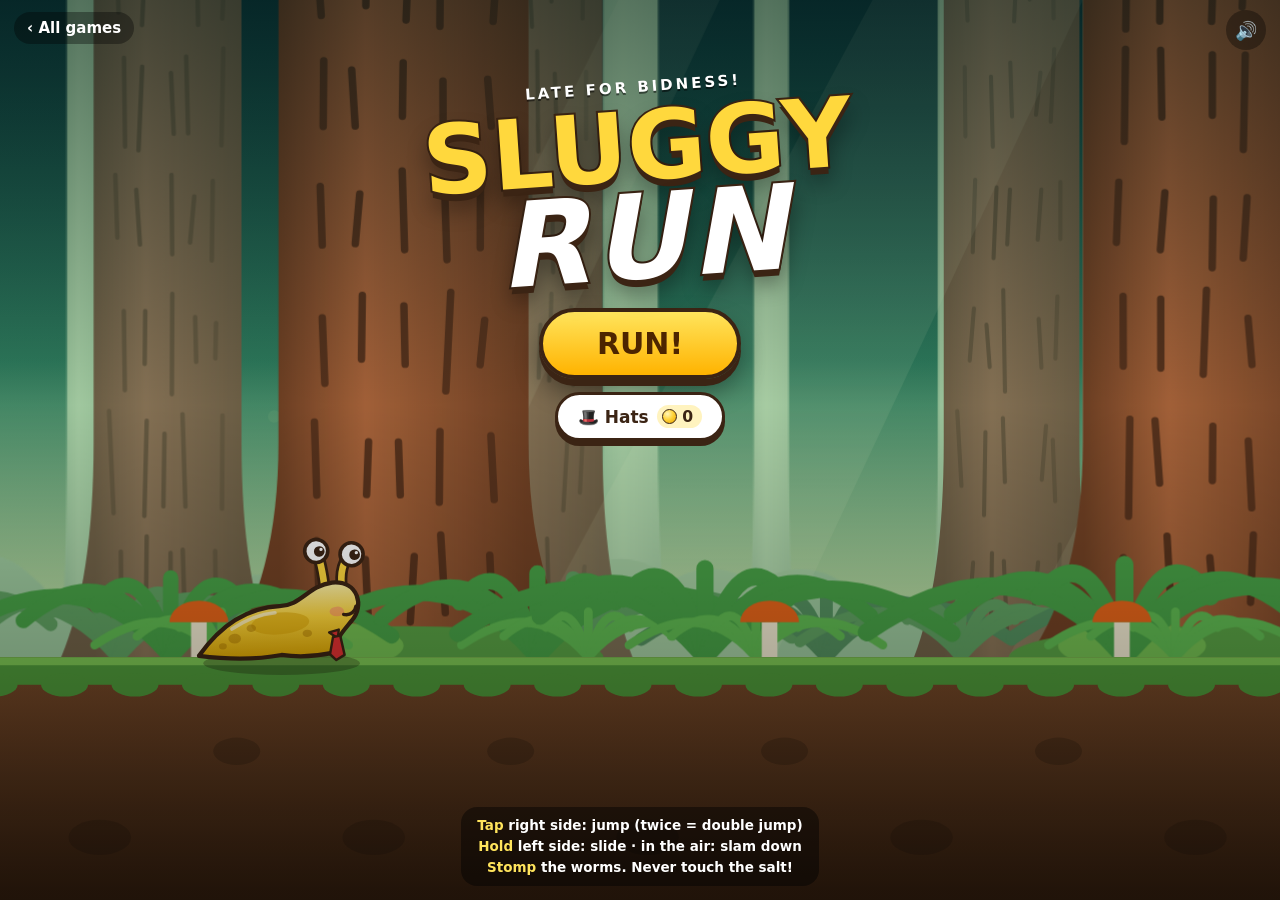
==== sluggy-run/index.html @ 5e2bc3ea "Add Sluggy Run, an endless runner with seven environments Co-Authored-By: Claude Fable 5.2 <noreply@" ====
<!doctype html>
<html lang="en">
<head>
<meta charset="utf-8">
<title>Sluggy Run</title>
<meta name="viewport" content="width=device-width, initial-scale=1, maximum-scale=1, user-scalable=no, viewport-fit=cover">
<meta name="apple-mobile-web-app-capable" content="yes">
<meta name="mobile-web-app-capable" content="yes">
<meta name="apple-mobile-web-app-status-bar-style" content="black-translucent">
<meta name="apple-mobile-web-app-title" content="Sluggy Run">
<meta name="theme-color" content="#0d3a3c">
<link rel="manifest" href="manifest.webmanifest">
<link rel="apple-touch-icon" href="icon-180.png">
<link rel="icon" type="image/png" href="icon-180.png">
<link rel="stylesheet" href="css/style.css">
</head>
<body>
<canvas id="cv"></canvas>

<div id="hud" class="hidden">
  <div class="left"><div id="score">0</div><div id="dist">0 m</div></div>
  <div class="right"><div id="coinBox"><i class="coin"></i><span id="coins">0</span></div><button id="btnPause" aria-label="Pause">II</button></div>
</div>
<div id="banner"><b></b><span></span></div>
<div id="hint" class="hidden"><div class="l"><b>HOLD</b>to slide</div><div class="r"><b>TAP</b>to jump<small>tap again = double jump</small></div></div>

<div id="scr-title" class="screen">
  <a class="back" href="../">‹ All games</a>
  <button class="mute" id="btnMute" aria-label="Sound">🔊</button>
  <div class="logo"><small>Late for bidness!</small>SLUGGY<br><em>RUN</em></div>
  <div class="best" id="titleBest"></div>
  <button class="big" id="btnPlay">RUN!</button>
  <button class="mid" id="btnShop">🎩 Hats <span class="bank"><i class="coin"></i><b id="titleBank">0</b></span></button>
  <div class="tips"><span><b>Tap</b> right side: jump (twice = double jump)</span><span><b>Hold</b> left side: slide · in the air: slam down</span><span><b>Stomp</b> the worms. Never touch the salt!</span></div>
</div>

<div id="scr-over" class="screen hidden">
  <div class="card">
    <div class="quip" id="overQuip">That's bad bidness.</div>
    <div class="newbest hidden" id="overBest">NEW BEST!</div>
    <div class="final" id="overScore">0</div>
    <div class="stats">
      <div><b id="stDist">0 m</b><span>distance</span></div>
      <div><b id="stCoins">0</b><span>coins</span></div>
      <div><b id="stStomps">0</b><span>worms stomped</span></div>
    </div>
    <div class="zone" id="stZone"></div>
    <button class="big" id="btnAgain">RUN AGAIN</button>
    <div class="row"><button class="mid" id="btnShop2">🎩 Hats <span class="bank"><i class="coin"></i><b id="overBank">0</b></span></button><button class="mid" id="btnHome">Menu</button></div>
  </div>
</div>

<div id="scr-shop" class="screen hidden">
  <div class="card wide">
    <div class="shophead"><b>Sluggy's Hat Shop</b><span class="bank"><i class="coin"></i><b id="shopBank">0</b></span></div>
    <div id="hats"></div>
    <button class="mid" id="btnShopBack">Done</button>
  </div>
</div>

<div id="scr-pause" class="screen hidden">
  <div class="card"><div class="quip">Coffee break</div>
    <button class="big" id="btnResume">RESUME</button>
    <div class="row"><button class="mid" id="btnMute2">🔊 Sound</button><button class="mid" id="btnQuit">Quit</button></div>
  </div>
</div>
<script type="module" src="js/main.js"></script>
</body>
</html>
---- sluggy-run/css/style.css ----
:root { --font: ui-rounded, "SF Pro Rounded", "Arial Rounded MT Bold", "Nunito", system-ui, -apple-system, sans-serif;
  --sat: env(safe-area-inset-top, 0px); --sab: env(safe-area-inset-bottom, 0px); --sal: env(safe-area-inset-left, 0px); --sar: env(safe-area-inset-right, 0px); --out: #3b2414; }
* { box-sizing: border-box; -webkit-tap-highlight-color: transparent; -webkit-user-select: none; user-select: none; -webkit-touch-callout: none; }
html, body { margin: 0; height: 100%; overflow: hidden; background: #0d3a3c; font-family: var(--font); color: #fff; overscroll-behavior: none; touch-action: none; }
#cv { position: fixed; inset: 0; width: 100%; height: 100%; display: block; touch-action: none; }
.hidden { display: none !important; }
button { font-family: inherit; border: 0; cursor: pointer; color: inherit; }
i.coin { display: inline-block; width: 1em; height: 1em; border-radius: 50%; background: radial-gradient(circle at 35% 30%, #fff6b8, #ffd43b 45%, #e8a100); border: 0.12em solid var(--out); vertical-align: -0.14em; }

#hud { position: fixed; top: 0; left: 0; right: 0; display: flex; justify-content: space-between; align-items: flex-start; pointer-events: none;
  padding: calc(var(--sat) + 10px) calc(var(--sar) + 12px) 0 calc(var(--sal) + 14px); text-shadow: 0 3px 0 rgba(0, 0, 0, 0.35); }
#score { font-size: 42px; font-weight: 900; line-height: 1; -webkit-text-stroke: 2px var(--out); paint-order: stroke fill; transform-origin: left center; }
#score.bump { animation: bump 0.25s; }
#dist { font-size: 15px; font-weight: 800; opacity: 0.9; margin-top: 2px; }
#hud .right { display: flex; gap: 10px; align-items: center; }
#coinBox { font-size: 22px; font-weight: 900; background: rgba(0, 0, 0, 0.32); padding: 6px 13px 6px 9px; border-radius: 999px; display: flex; gap: 7px; align-items: center; }
#coinBox.bump { animation: bump 0.2s; }
#btnPause { pointer-events: auto; width: 42px; height: 42px; border-radius: 50%; background: rgba(0, 0, 0, 0.32); font-weight: 900; font-size: 15px; letter-spacing: 2px; padding-left: 2px; }
@keyframes bump { 40% { transform: scale(1.25); } }

#banner { position: fixed; left: 0; right: 0; top: 30%; text-align: center; pointer-events: none; opacity: 0; }
#banner.show { animation: banner 2.6s cubic-bezier(0.2, 1.2, 0.3, 1) both; }
#banner b { display: block; font-size: clamp(30px, 9vw, 54px); font-weight: 900; -webkit-text-stroke: 2.5px var(--out); paint-order: stroke fill; text-shadow: 0 5px 0 rgba(0, 0, 0, 0.35); color: #ffe45c; letter-spacing: 1px; }
#banner span { display: inline-block; margin-top: 6px; font-size: 15px; font-weight: 800; background: rgba(0, 0, 0, 0.45); padding: 5px 14px; border-radius: 999px; }
@keyframes banner { 0% { opacity: 0; transform: translateX(60%) skewX(-12deg); } 14%, 80% { opacity: 1; transform: none; } 100% { opacity: 0; transform: translateX(-60%) skewX(12deg); } }

#hint { position: fixed; inset: 0; display: flex; pointer-events: none; animation: hint 5.5s both; }
#hint div { display: flex; flex-direction: column; align-items: center; justify-content: flex-end; padding-bottom: calc(var(--sab) + 9vh); font-weight: 800; font-size: 15px; text-shadow: 0 2px 0 rgba(0, 0, 0, 0.5); text-align: center; }
#hint .l { flex: 0 0 38%; background: linear-gradient(0deg, rgba(80, 190, 255, 0.28), transparent 55%); border-right: 2px dashed rgba(255, 255, 255, 0.4); }
#hint .r { flex: 1; background: linear-gradient(0deg, rgba(255, 220, 80, 0.26), transparent 55%); }
#hint b { font-size: 26px; font-weight: 900; } #hint small { font-size: 12px; opacity: 0.9; }
@keyframes hint { 0%, 75% { opacity: 1; } 100% { opacity: 0; } }

.screen { position: fixed; inset: 0; display: flex; flex-direction: column; align-items: center; justify-content: center; gap: 13px; text-align: center;
  padding: calc(var(--sat) + 14px) calc(var(--sar) + 16px) calc(var(--sab) + 14px) calc(var(--sal) + 16px); }
#scr-title { background: linear-gradient(180deg, rgba(0, 20, 20, 0.5), rgba(0, 0, 0, 0.05) 45%, rgba(0, 0, 0, 0.45)); justify-content: flex-start; padding-top: calc(var(--sat) + 9vh); }
#scr-over, #scr-shop, #scr-pause { background: rgba(10, 6, 30, 0.55); }
.back { position: absolute; top: calc(var(--sat) + 12px); left: calc(var(--sal) + 14px); color: #fff; text-decoration: none; font-weight: 800; font-size: 15px; background: rgba(0, 0, 0, 0.35); padding: 7px 13px; border-radius: 999px; }
.mute { position: absolute; top: calc(var(--sat) + 10px); right: calc(var(--sar) + 14px); width: 40px; height: 40px; border-radius: 50%; background: rgba(0, 0, 0, 0.35); font-size: 18px; }
.logo { font-size: clamp(54px, 17vw, 96px); font-weight: 900; line-height: 0.86; color: #ffd83d; -webkit-text-stroke: 4px var(--out); paint-order: stroke fill; text-shadow: 0 7px 0 var(--out), 0 14px 22px rgba(0, 0, 0, 0.4); transform: rotate(-4deg); animation: logo 2.6s ease-in-out infinite; }
.logo em { font-style: italic; color: #fff; font-size: 1.22em; letter-spacing: 3px; }
.logo small { display: block; font-size: 15px; letter-spacing: 3px; text-transform: uppercase; color: #fff; -webkit-text-stroke: 0; text-shadow: 0 2px 0 rgba(0, 0, 0, 0.5); margin-bottom: 12px; }
@keyframes logo { 50% { transform: rotate(-2deg) scale(1.04); } }
.best { font-weight: 800; font-size: 16px; background: rgba(0, 0, 0, 0.4); padding: 6px 16px; border-radius: 999px; margin-top: 8px; }
.best:empty { display: none; }
.big { background: linear-gradient(180deg, #ffe45c, #ffb300); color: #4d2500; font-weight: 900; font-size: 30px; padding: 14px 54px; border-radius: 999px; border: 4px solid var(--out); box-shadow: 0 7px 0 var(--out), 0 14px 24px rgba(0, 0, 0, 0.35); animation: pulse 1.1s ease-in-out infinite; margin-top: 6px; }
.big:active, .mid:active { transform: translateY(4px); box-shadow: 0 2px 0 var(--out); animation: none; }
@keyframes pulse { 50% { transform: scale(1.06); } }
.mid { background: #fff; color: var(--out); font-weight: 900; font-size: 17px; padding: 10px 20px; border-radius: 999px; border: 3px solid var(--out); box-shadow: 0 5px 0 var(--out); display: inline-flex; gap: 8px; align-items: center; justify-content: center; }
.bank { display: inline-flex; gap: 5px; align-items: center; background: #fff3bf; padding: 2px 9px 2px 5px; border-radius: 999px; font-size: 0.92em; }
.tips { margin-top: auto; display: flex; flex-direction: column; gap: 4px; font-size: 13.5px; font-weight: 700; background: rgba(0, 0, 0, 0.45); padding: 10px 16px; border-radius: 16px; line-height: 1.25; }
.tips b { color: #ffe45c; }

.card { background: #fff8e6; color: var(--out); border: 4px solid var(--out); border-radius: 28px; padding: 18px 20px 20px; width: min(100%, 370px); box-shadow: 0 9px 0 var(--out), 0 22px 40px rgba(0, 0, 0, 0.45); display: flex; flex-direction: column; align-items: center; gap: 10px; animation: pop 0.4s cubic-bezier(0.2, 1.5, 0.4, 1); max-height: 100%; }
.card.wide { width: min(100%, 520px); }
@keyframes pop { from { transform: scale(0.6) translateY(40px); opacity: 0; } }
.quip { font-size: 22px; font-weight: 900; line-height: 1.1; }
.final { font-size: 68px; font-weight: 900; line-height: 1; color: #f59f00; -webkit-text-stroke: 3px var(--out); paint-order: stroke fill; text-shadow: 0 5px 0 var(--out); }
.newbest { background: #e03131; color: #fff; font-weight: 900; font-size: 15px; letter-spacing: 2px; padding: 4px 16px; border-radius: 999px; transform: rotate(-5deg); animation: stamp 0.5s cubic-bezier(0.2, 1.8, 0.4, 1) both, wig 0.9s 0.5s ease-in-out infinite; }
@keyframes stamp { from { transform: scale(3.5) rotate(-25deg); opacity: 0; } }
@keyframes wig { 50% { transform: rotate(5deg) scale(1.08); } }
.stats { display: flex; gap: 8px; width: 100%; }
.stats div { flex: 1; background: #ffe9b0; border-radius: 14px; padding: 8px 4px; }
.stats b { display: block; font-size: 19px; font-weight: 900; } .stats span { font-size: 11px; font-weight: 800; opacity: 0.7; text-transform: uppercase; letter-spacing: 0.5px; }
.zone { font-size: 13.5px; font-weight: 800; opacity: 0.8; }
.row { display: flex; gap: 10px; flex-wrap: wrap; justify-content: center; }
.card .big { font-size: 25px; padding: 12px 40px; }
.shophead { display: flex; justify-content: space-between; align-items: center; width: 100%; font-size: 21px; font-weight: 900; }
#hats { display: grid; grid-template-columns: repeat(auto-fill, minmax(104px, 1fr)); gap: 9px; width: 100%; overflow-y: auto; padding: 2px 2px 8px; }
.hat { background: #ffe9b0; border: 3px solid var(--out); border-radius: 16px; padding: 5px 4px 8px; display: flex; flex-direction: column; align-items: center; gap: 3px; font-weight: 900; font-size: 13px; color: var(--out); box-shadow: 0 4px 0 var(--out); }
.hat canvas { width: 96px; height: 70px; }
.hat.on { background: #b2f2bb; } .hat.locked { background: #f1e7d3; }
.hat span { font-size: 12px; background: #fff; border-radius: 999px; padding: 2px 9px; display: inline-flex; gap: 4px; align-items: center; }
.hat.shake { animation: shake 0.3s; }
@keyframes shake { 25% { transform: translateX(-6px); } 75% { transform: translateX(6px); } }

@media (orientation: landscape) and (max-height: 520px) {
  #scr-title { padding-top: calc(var(--sat) + 10px); gap: 8px; flex-flow: row wrap; align-content: center; justify-content: center; }
  .logo { font-size: 50px; flex-basis: 100%; } .logo br { display: none; } .logo small { margin-bottom: 4px; }
  .big { font-size: 24px; padding: 10px 40px; margin-top: 0; } .tips { display: none; } .best { margin-top: 0; }
  .card { padding: 12px 18px 14px; gap: 6px; width: min(100%, 520px); } .final { font-size: 46px; } .quip { font-size: 18px; } .stats div { padding: 5px 4px; } .zone { display: none; }
  .hat canvas { width: 76px; height: 55px; } #score { font-size: 34px; }
}
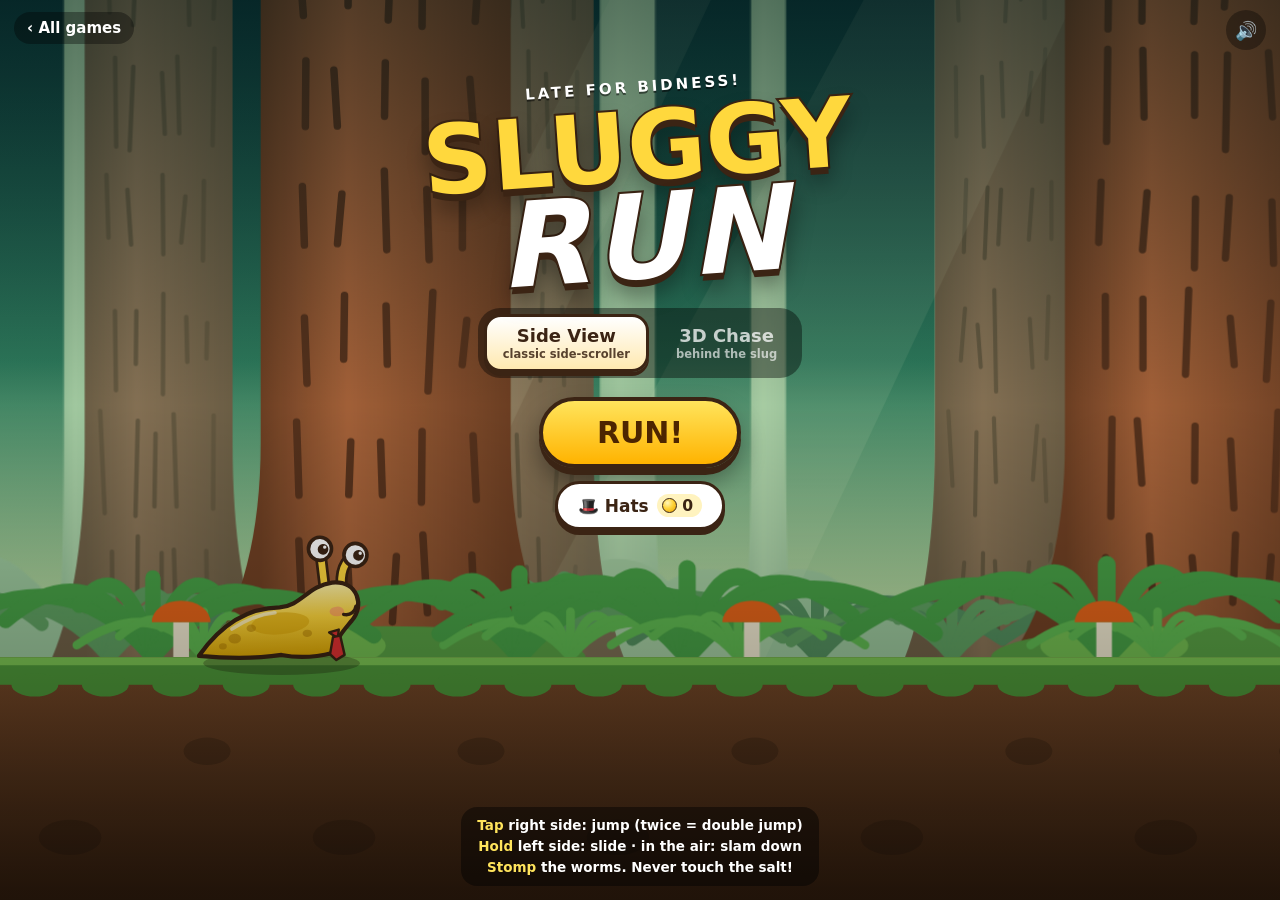
==== commit 10afa028: "Sluggy Run: add 3D Chase mode with its own soundtrack and a mode picker Co-Authored-By: Claude Fable" ====
--- a/sluggy-run/index.html
+++ b/sluggy-run/index.html
@@ -24,14 +24,18 @@
 <div id="banner"><b></b><span></span></div>
 <div id="hint" class="hidden"><div class="l"><b>HOLD</b>to slide</div><div class="r"><b>TAP</b>to jump<small>tap again = double jump</small></div></div>
 
+<div id="hint3" class="hidden"><div><b>SWIPE</b><span>← → change lanes</span><span>↑ jump &nbsp;·&nbsp; ↓ slide</span></div></div>
+
 <div id="scr-title" class="screen">
   <a class="back" href="../">‹ All games</a>
   <button class="mute" id="btnMute" aria-label="Sound">🔊</button>
   <div class="logo"><small>Late for bidness!</small>SLUGGY<br><em>RUN</em></div>
   <div class="best" id="titleBest"></div>
+  <div class="modes"><button id="mode2d"><b>Side View</b><small>classic side-scroller</small></button><button id="mode3d"><b>3D Chase</b><small>behind the slug</small></button></div>
   <button class="big" id="btnPlay">RUN!</button>
   <button class="mid" id="btnShop">🎩 Hats <span class="bank"><i class="coin"></i><b id="titleBank">0</b></span></button>
-  <div class="tips"><span><b>Tap</b> right side: jump (twice = double jump)</span><span><b>Hold</b> left side: slide · in the air: slam down</span><span><b>Stomp</b> the worms. Never touch the salt!</span></div>
+  <div class="tips hidden" id="tips3d"><span><b>Swipe left / right</b> to change lanes</span><span><b>Swipe up</b> to jump · <b>swipe down</b> to slide</span><span><b>Land on</b> worms to stomp them. Never touch the salt!</span></div>
+  <div class="tips" id="tips2d"><span><b>Tap</b> right side: jump (twice = double jump)</span><span><b>Hold</b> left side: slide · in the air: slam down</span><span><b>Stomp</b> the worms. Never touch the salt!</span></div>
 </div>
 
 <div id="scr-over" class="screen hidden">
--- a/sluggy-run/css/style.css
+++ b/sluggy-run/css/style.css
@@ -41,6 +41,13 @@
 .logo em { font-style: italic; color: #fff; font-size: 1.22em; letter-spacing: 3px; }
 .logo small { display: block; font-size: 15px; letter-spacing: 3px; text-transform: uppercase; color: #fff; -webkit-text-stroke: 0; text-shadow: 0 2px 0 rgba(0, 0, 0, 0.5); margin-bottom: 12px; }
 @keyframes logo { 50% { transform: rotate(-2deg) scale(1.04); } }
+.modes { display: flex; gap: 8px; background: rgba(0, 0, 0, 0.4); padding: 6px; border-radius: 22px; margin-top: 6px; }
+.modes button { background: transparent; color: #fff; border-radius: 17px; padding: 8px 16px; display: flex; flex-direction: column; align-items: center; gap: 1px; border: 3px solid transparent; opacity: 0.75; }
+.modes b { font-size: 18px; font-weight: 900; } .modes small { font-size: 11.5px; font-weight: 700; opacity: 0.85; }
+.modes button.on { background: linear-gradient(180deg, #fff, #ffe9b0); color: var(--out); border-color: var(--out); box-shadow: 0 4px 0 var(--out); opacity: 1; }
+#hint3 { position: fixed; left: 0; right: 0; bottom: calc(var(--sab) + 5vh); display: flex; justify-content: center; pointer-events: none; animation: hint 6s both; }
+#hint3 div { background: rgba(0, 0, 0, 0.5); border-radius: 18px; padding: 10px 22px; display: flex; flex-direction: column; align-items: center; font-weight: 800; font-size: 15px; }
+#hint3 b { font-size: 24px; font-weight: 900; color: #ffe45c; }
 .best { font-weight: 800; font-size: 16px; background: rgba(0, 0, 0, 0.4); padding: 6px 16px; border-radius: 999px; margin-top: 8px; }
 .best:empty { display: none; }
 .big { background: linear-gradient(180deg, #ffe45c, #ffb300); color: #4d2500; font-weight: 900; font-size: 30px; padding: 14px 54px; border-radius: 999px; border: 4px solid var(--out); box-shadow: 0 7px 0 var(--out), 0 14px 24px rgba(0, 0, 0, 0.35); animation: pulse 1.1s ease-in-out infinite; margin-top: 6px; }
@@ -77,7 +84,7 @@
 @media (orientation: landscape) and (max-height: 520px) {
   #scr-title { padding-top: calc(var(--sat) + 10px); gap: 8px; flex-flow: row wrap; align-content: center; justify-content: center; }
   .logo { font-size: 50px; flex-basis: 100%; } .logo br { display: none; } .logo small { margin-bottom: 4px; }
-  .big { font-size: 24px; padding: 10px 40px; margin-top: 0; } .tips { display: none; } .best { margin-top: 0; }
+  .big { font-size: 24px; padding: 10px 40px; margin-top: 0; } .tips { display: none; } .modes { margin-top: 0; } .modes small { display: none; } .best { margin-top: 0; }
   .card { padding: 12px 18px 14px; gap: 6px; width: min(100%, 520px); } .final { font-size: 46px; } .quip { font-size: 18px; } .stats div { padding: 5px 4px; } .zone { display: none; }
   .hat canvas { width: 76px; height: 55px; } #score { font-size: 34px; }
 }
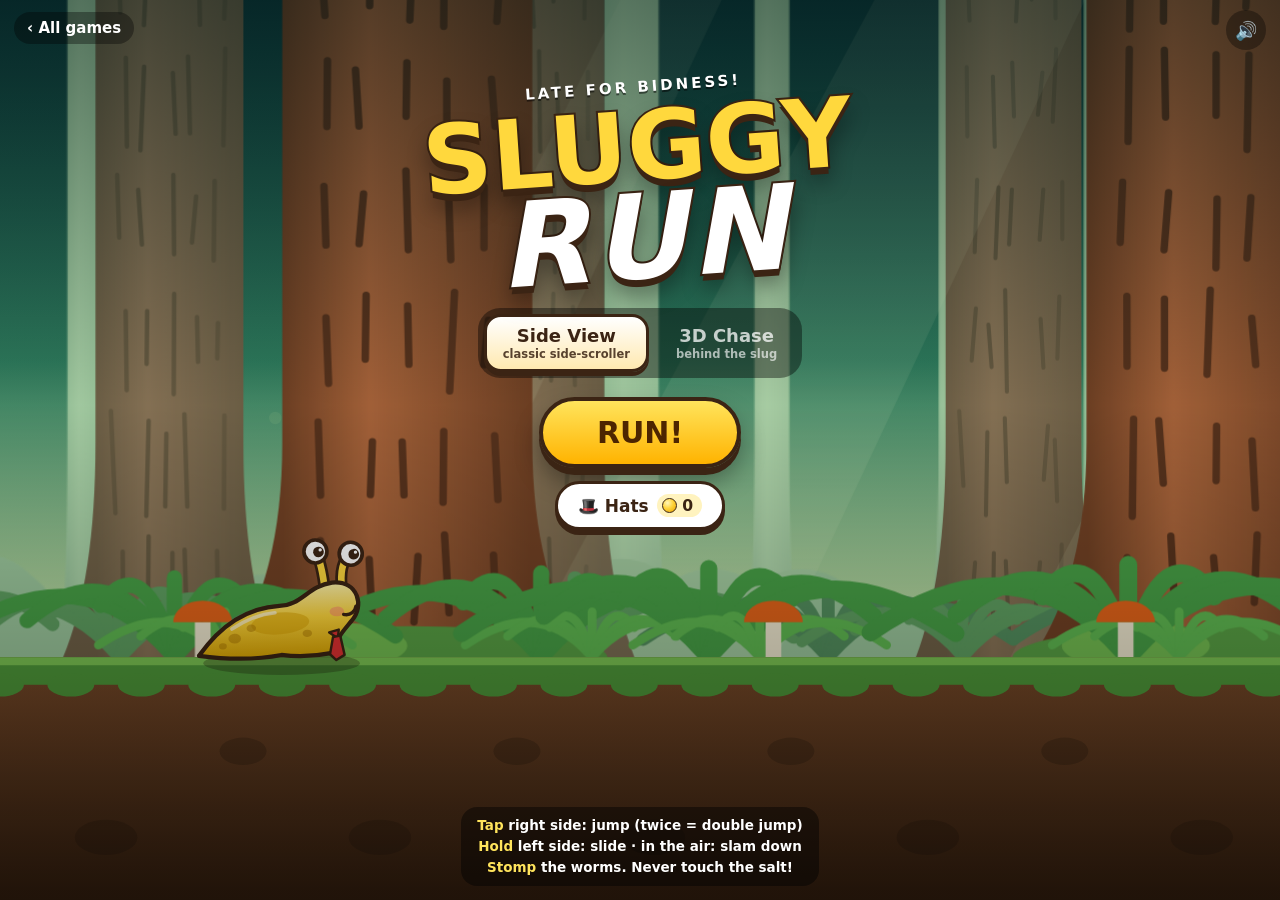
==== commit 1ce61870: "WIP: WebGL renderer for 3D Chase Co-Authored-By: Claude Fable 5.2 <noreply@anthropic.com>" ====
--- a/sluggy-run/index.html
+++ b/sluggy-run/index.html
@@ -15,6 +15,7 @@
 <link rel="stylesheet" href="css/style.css">
 </head>
 <body>
+<canvas id="gl"></canvas>
 <canvas id="cv"></canvas>
 
 <div id="hud" class="hidden">
--- a/sluggy-run/css/style.css
+++ b/sluggy-run/css/style.css
@@ -2,6 +2,7 @@
   --sat: env(safe-area-inset-top, 0px); --sab: env(safe-area-inset-bottom, 0px); --sal: env(safe-area-inset-left, 0px); --sar: env(safe-area-inset-right, 0px); --out: #3b2414; }
 * { box-sizing: border-box; -webkit-tap-highlight-color: transparent; -webkit-user-select: none; user-select: none; -webkit-touch-callout: none; }
 html, body { margin: 0; height: 100%; overflow: hidden; background: #0d3a3c; font-family: var(--font); color: #fff; overscroll-behavior: none; touch-action: none; }
+#gl { position: fixed; inset: 0; width: 100%; height: 100%; display: none; }
 #cv { position: fixed; inset: 0; width: 100%; height: 100%; display: block; touch-action: none; }
 .hidden { display: none !important; }
 button { font-family: inherit; border: 0; cursor: pointer; color: inherit; }
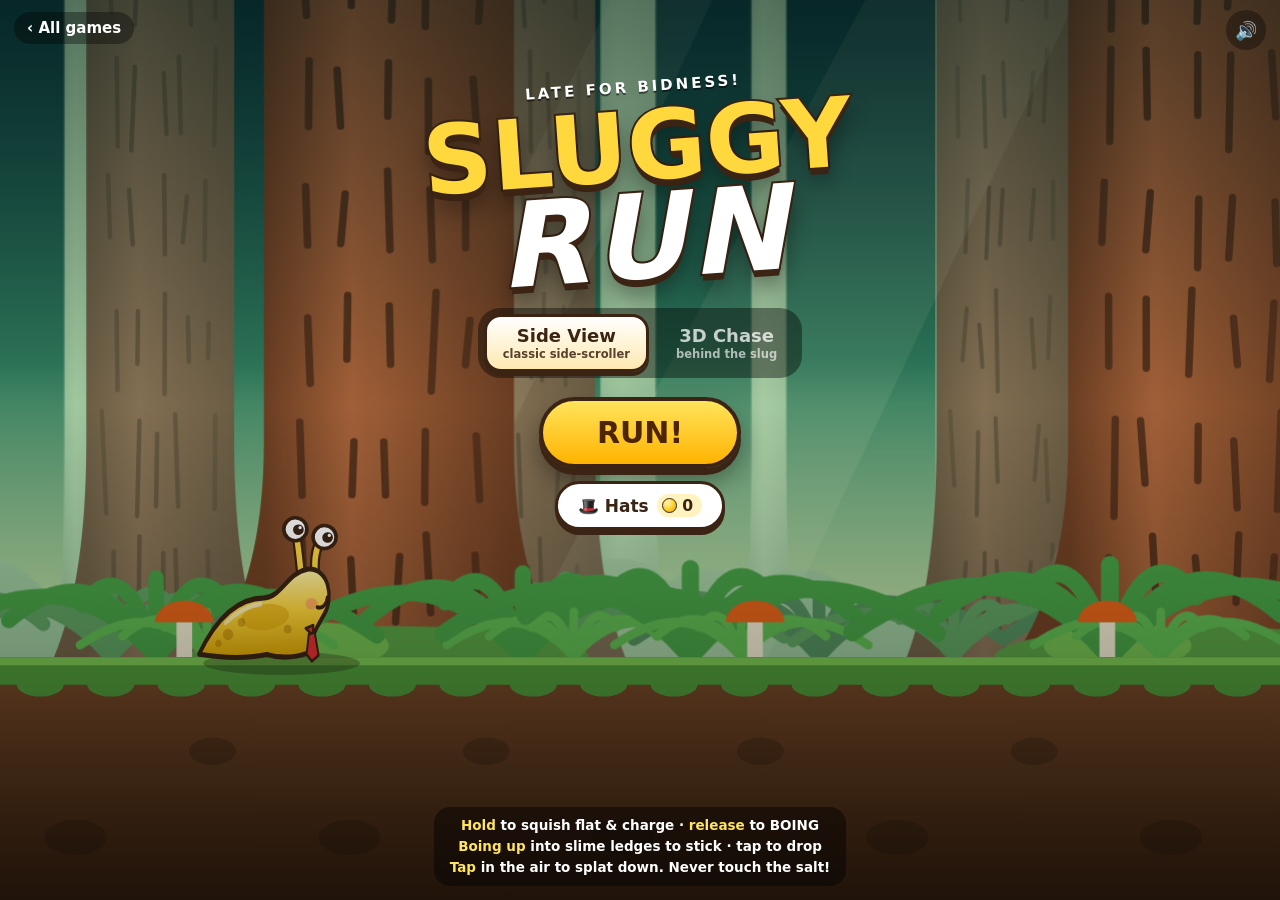
==== commit 9bb00c97: "Sluggy Run Side View: Squish, Boing and Splat redesign One-finger controls: hold to squish flat and " ====
--- a/sluggy-run/index.html
+++ b/sluggy-run/index.html
@@ -23,7 +23,7 @@
   <div class="right"><div id="coinBox"><i class="coin"></i><span id="coins">0</span></div><button id="btnPause" aria-label="Pause">II</button></div>
 </div>
 <div id="banner"><b></b><span></span></div>
-<div id="hint" class="hidden"><div class="l"><b>HOLD</b>to slide</div><div class="r"><b>TAP</b>to jump<small>tap again = double jump</small></div></div>
+<div id="hint" class="hidden"><div class="one"><b>HOLD</b>to squish flat &amp; charge<b>RELEASE</b>to BOING!<small>tap in mid-air to splat down</small></div></div>
 
 <div id="hint3" class="hidden"><div><b>SWIPE</b><span>← → change lanes</span><span>↑ jump &nbsp;·&nbsp; ↓ slide</span></div></div>
 
@@ -36,7 +36,7 @@
   <button class="big" id="btnPlay">RUN!</button>
   <button class="mid" id="btnShop">🎩 Hats <span class="bank"><i class="coin"></i><b id="titleBank">0</b></span></button>
   <div class="tips hidden" id="tips3d"><span><b>Swipe left / right</b> to change lanes</span><span><b>Swipe up</b> to jump · <b>swipe down</b> to slide</span><span><b>Land on</b> worms to stomp them. Never touch the salt!</span></div>
-  <div class="tips" id="tips2d"><span><b>Tap</b> right side: jump (twice = double jump)</span><span><b>Hold</b> left side: slide · in the air: slam down</span><span><b>Stomp</b> the worms. Never touch the salt!</span></div>
+  <div class="tips" id="tips2d"><span><b>Hold</b> to squish flat &amp; charge · <b>release</b> to BOING</span><span><b>Boing up</b> into slime ledges to stick · tap to drop</span><span><b>Tap</b> in the air to splat down. Never touch the salt!</span></div>
 </div>
 
 <div id="scr-over" class="screen hidden">
--- a/sluggy-run/css/style.css
+++ b/sluggy-run/css/style.css
@@ -29,6 +29,7 @@
 #hint div { display: flex; flex-direction: column; align-items: center; justify-content: flex-end; padding-bottom: calc(var(--sab) + 9vh); font-weight: 800; font-size: 15px; text-shadow: 0 2px 0 rgba(0, 0, 0, 0.5); text-align: center; }
 #hint .l { flex: 0 0 38%; background: linear-gradient(0deg, rgba(80, 190, 255, 0.28), transparent 55%); border-right: 2px dashed rgba(255, 255, 255, 0.4); }
 #hint .r { flex: 1; background: linear-gradient(0deg, rgba(255, 220, 80, 0.26), transparent 55%); }
+#hint .one { flex: 1; background: linear-gradient(0deg, rgba(255, 220, 80, 0.3), transparent 60%); line-height: 1.25; } #hint .one b { margin-top: 6px; color: #ffe45c; }
 #hint b { font-size: 26px; font-weight: 900; } #hint small { font-size: 12px; opacity: 0.9; }
 @keyframes hint { 0%, 75% { opacity: 1; } 100% { opacity: 0; } }
 
